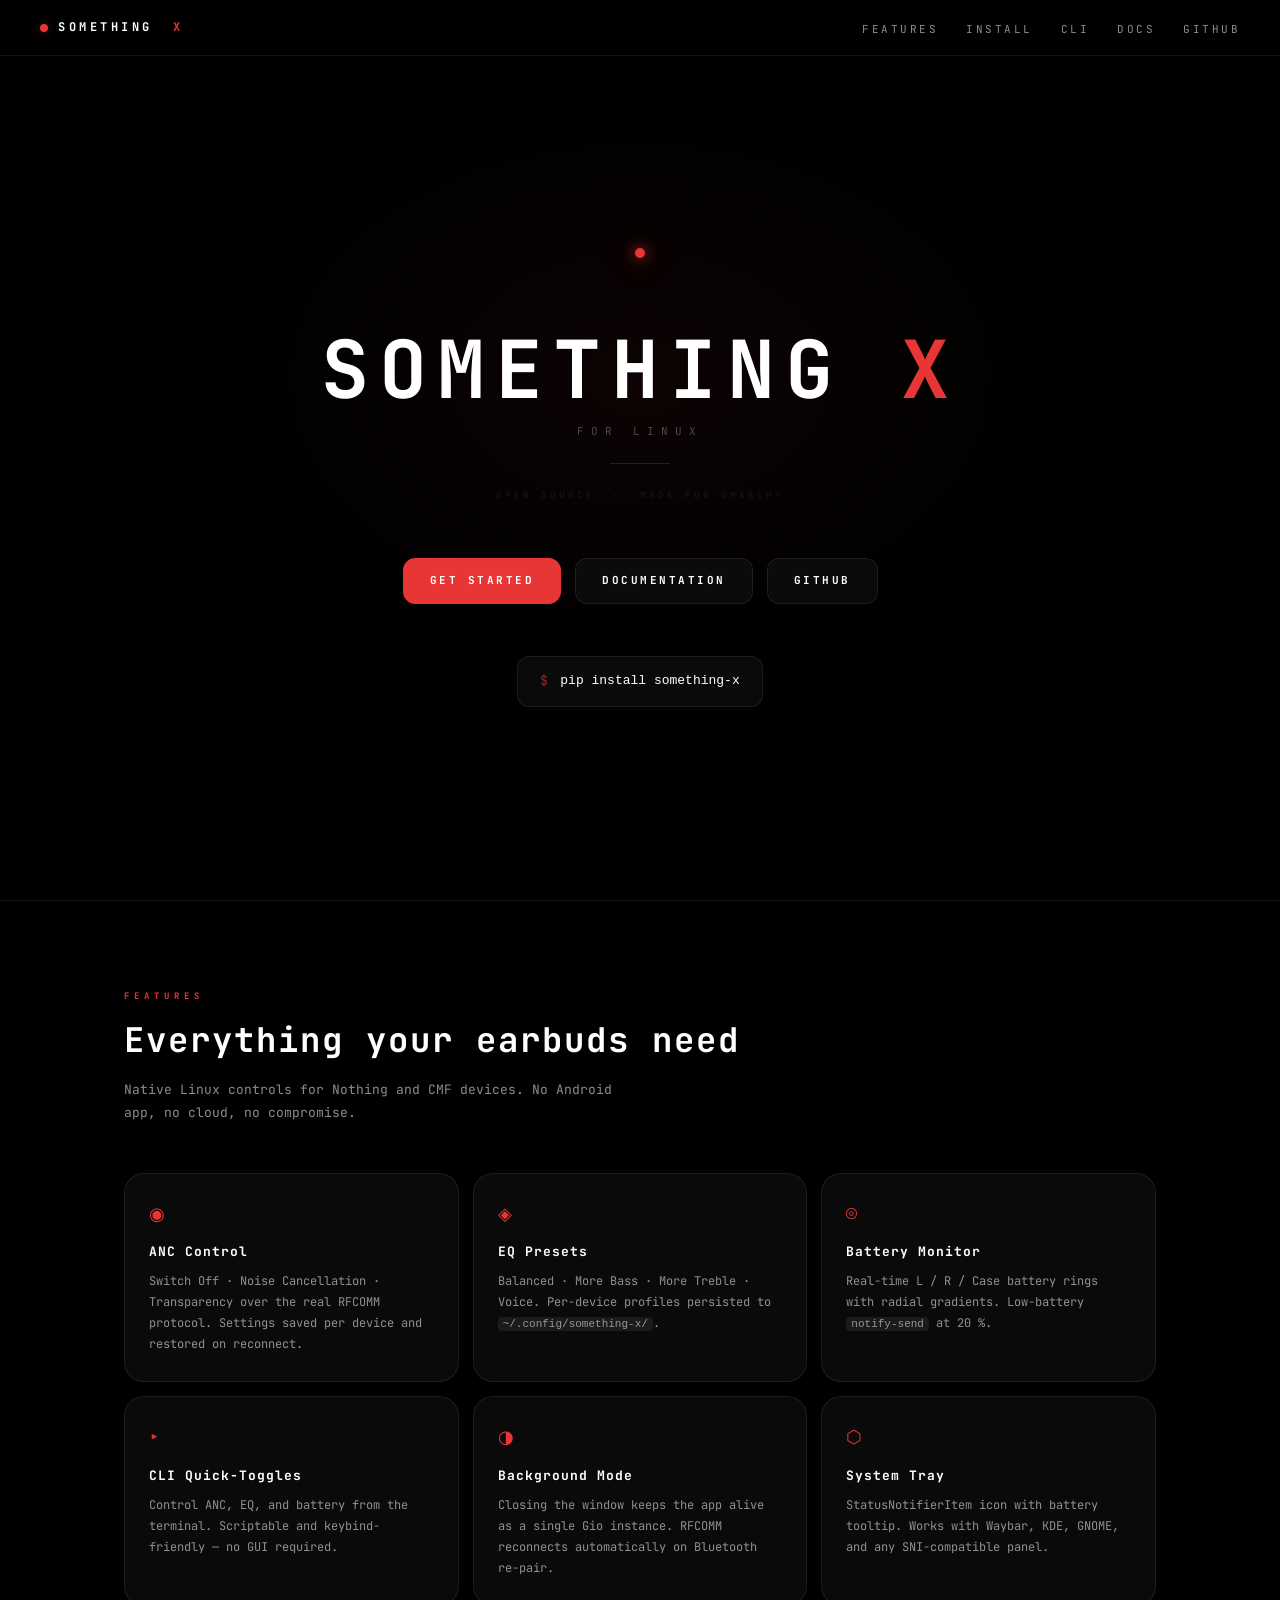
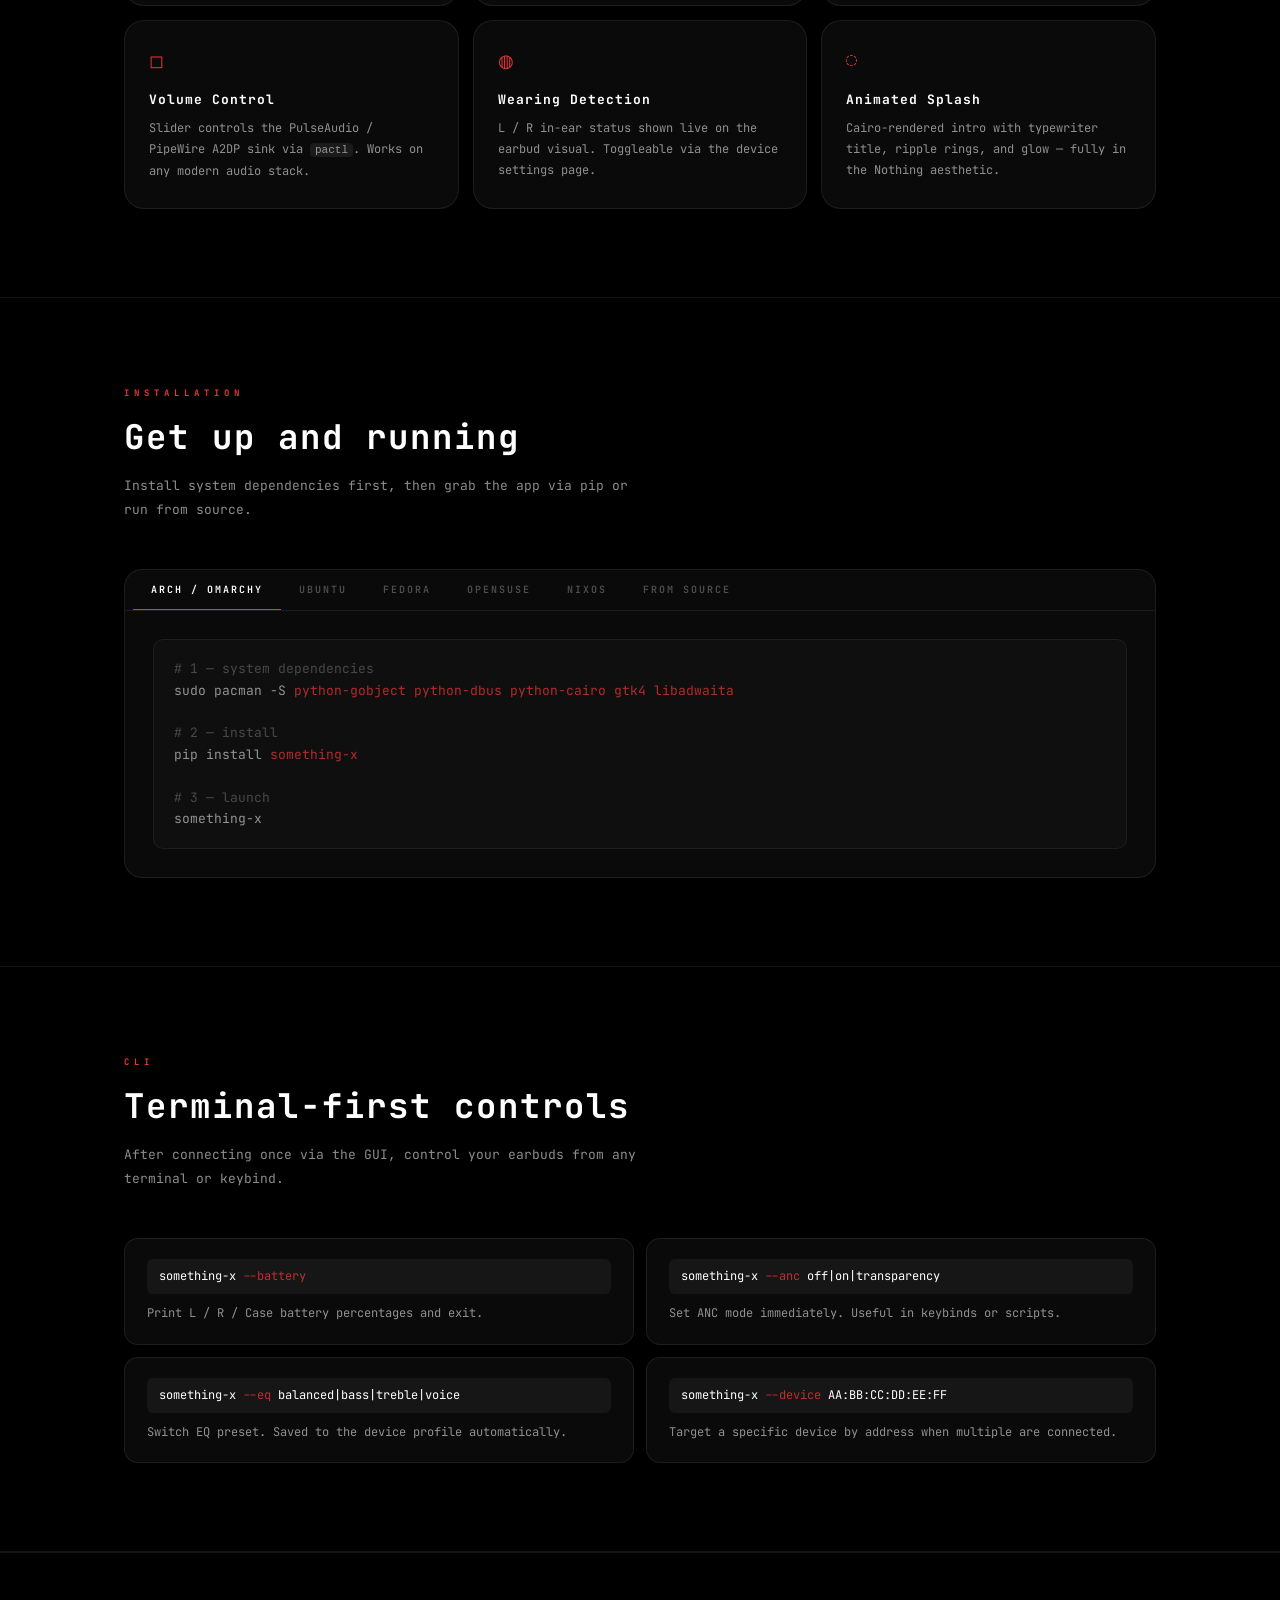
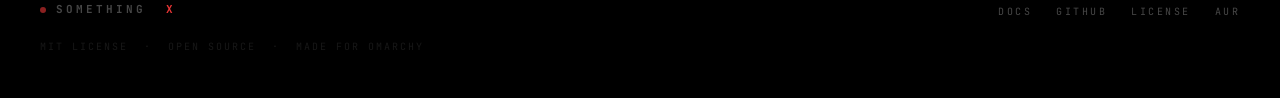
==== docs/index.html @ ac32e7bc "Add initial HTML structure and styles for Something X landing page" ====
<!DOCTYPE html>
<html lang="en">
<head>
  <meta charset="UTF-8">
  <meta name="viewport" content="width=device-width, initial-scale=1.0">
  <title>Something X — For Linux</title>
  <link href="https://fonts.googleapis.com/css2?family=JetBrains+Mono:wght@400;600;700&display=swap" rel="stylesheet">
  <style>
    :root {
      --red:          #e83535;
      --red-dim:      rgba(232,53,53,0.12);
      --red-glow:     rgba(232,53,53,0.35);
      --bg:           #000000;
      --surface:      rgba(255,255,255,0.04);
      --surface-h:    rgba(255,255,255,0.07);
      --border:       rgba(255,255,255,0.08);
      --border-h:     rgba(255,255,255,0.14);
      --text:         #ffffff;
      --text-2:       rgba(255,255,255,0.55);
      --text-3:       rgba(255,255,255,0.28);
      --text-4:       rgba(255,255,255,0.09);
      --mono:         'JetBrains Mono', 'Courier New', monospace;
    }

    *, *::before, *::after { box-sizing: border-box; margin: 0; padding: 0; }
    html { scroll-behavior: smooth; }

    body {
      background: var(--bg);
      color: var(--text);
      font-family: var(--mono);
      line-height: 1.6;
      -webkit-font-smoothing: antialiased;
    }

    /* ── Nav ─────────────────────────────────────────────────────────────── */

    nav {
      position: fixed; top: 0; left: 0; right: 0; z-index: 100;
      height: 56px;
      display: flex; align-items: center; justify-content: space-between;
      padding: 0 40px;
      background: rgba(0,0,0,0.82);
      backdrop-filter: blur(16px);
      border-bottom: 1px solid var(--border);
    }

    .nav-brand {
      display: flex; align-items: center; gap: 10px;
      text-decoration: none; color: var(--text);
      font-size: 12px; font-weight: 700; letter-spacing: 3.5px;
      text-transform: uppercase;
    }
    .nav-dot {
      width: 8px; height: 8px; border-radius: 50%;
      background: var(--red);
      box-shadow: 0 0 8px var(--red-glow);
      animation: dot-idle 3s ease-in-out infinite;
    }
    @keyframes dot-idle {
      0%,100% { box-shadow: 0 0 8px var(--red-glow); }
      50%      { box-shadow: 0 0 16px var(--red-glow), 0 0 32px rgba(232,53,53,0.2); }
    }
    .nav-x { color: var(--red); }

    .nav-links { display: flex; gap: 28px; list-style: none; }
    .nav-links a {
      text-decoration: none; color: var(--text-2);
      font-size: 11px; letter-spacing: 2.5px; text-transform: uppercase;
      transition: color 150ms;
    }
    .nav-links a:hover { color: var(--text); }

    /* ── Hero ────────────────────────────────────────────────────────────── */

    .hero {
      min-height: 100vh;
      display: flex; flex-direction: column;
      align-items: center; justify-content: center;
      text-align: center;
      padding: 80px 24px 60px;
      position: relative; overflow: hidden;
    }

    /* background radial glow */
    .hero::before {
      content: '';
      position: absolute; inset: 0;
      background: radial-gradient(ellipse 600px 400px at 50% 42%,
        rgba(232,53,53,0.055) 0%, transparent 70%);
      pointer-events: none;
    }

    /* dot + ripples */
    .dot-stage {
      position: relative; width: 80px; height: 80px;
      display: flex; align-items: center; justify-content: center;
      margin-bottom: 36px;
    }
    .ripple {
      position: absolute; border-radius: 50%;
      border: 1px solid rgba(232,53,53,0.55);
      animation: ripple 2.6s ease-out infinite;
      opacity: 0;
    }
    .ripple:nth-child(1) { animation-delay: 0s; }
    .ripple:nth-child(2) { animation-delay: 0.5s; }
    .ripple:nth-child(3) { animation-delay: 1.0s; }
    @keyframes ripple {
      0%   { width: 10px; height: 10px; opacity: 0.65; }
      100% { width: 78px; height: 78px; opacity: 0; }
    }
    .dot {
      position: relative; z-index: 2;
      width: 10px; height: 10px; border-radius: 50%;
      background: var(--red);
      box-shadow: 0 0 14px var(--red), 0 0 40px rgba(232,53,53,0.45);
      animation: dot-pulse 2.8s ease-in-out infinite;
    }
    @keyframes dot-pulse {
      0%,100% { box-shadow: 0 0 14px var(--red), 0 0 40px rgba(232,53,53,0.45); }
      50%      { box-shadow: 0 0 22px var(--red), 0 0 64px rgba(232,53,53,0.6); }
    }

    .hero-title {
      font-size: clamp(40px, 7vw, 80px);
      font-weight: 700; letter-spacing: 10px;
      text-transform: uppercase; line-height: 1;
      margin-bottom: 14px;
      animation: fade-up 0.9s ease both;
    }
    .hero-title .x { color: var(--red); }

    .hero-sub {
      font-size: 11px; font-weight: 400;
      letter-spacing: 7px; text-transform: uppercase;
      color: var(--text-3);
      margin-bottom: 22px;
      animation: fade-up 0.9s 0.12s ease both;
    }

    .hero-rule {
      width: 0; height: 1px;
      background: rgba(232,53,53,0.28);
      margin: 0 auto 24px;
      animation: rule-expand 0.7s 0.5s ease forwards;
    }
    @keyframes rule-expand { to { width: 60px; } }

    .hero-caption {
      font-size: 9px; letter-spacing: 4px; text-transform: uppercase;
      color: var(--text-4);
      margin-bottom: 56px;
      animation: fade-up 0.9s 0.6s ease both;
    }

    @keyframes fade-up {
      from { opacity: 0; transform: translateY(14px); }
      to   { opacity: 1; transform: translateY(0); }
    }

    .hero-actions {
      display: flex; gap: 14px; flex-wrap: wrap; justify-content: center;
      margin-bottom: 52px;
      animation: fade-up 0.9s 0.3s ease both;
    }

    .btn {
      display: inline-block; text-decoration: none;
      font-family: var(--mono); font-size: 11px; font-weight: 700;
      letter-spacing: 2.5px; text-transform: uppercase;
      padding: 13px 26px; border-radius: 12px;
      border: 1px solid transparent; cursor: pointer;
      transition: background 150ms, border-color 150ms, box-shadow 150ms;
    }
    .btn-primary {
      background: var(--red); color: #fff;
      border-color: var(--red);
    }
    .btn-primary:hover {
      background: #c72a2a;
      box-shadow: 0 4px 28px rgba(232,53,53,0.45);
    }
    .btn-ghost {
      background: var(--surface); color: var(--text);
      border-color: var(--border);
    }
    .btn-ghost:hover { background: var(--surface-h); border-color: var(--border-h); }

    .hero-install {
      display: flex; align-items: center; gap: 12px;
      background: var(--surface); border: 1px solid var(--border);
      border-radius: 12px; padding: 14px 22px;
      font-size: 13px; color: var(--text-2);
      animation: fade-up 0.9s 0.45s ease both;
    }
    .hero-install .prompt { color: rgba(232,53,53,0.65); }
    .hero-install code { color: var(--text); }

    /* ── Divider ─────────────────────────────────────────────────────────── */

    hr { border: none; border-top: 1px solid var(--border); }

    /* ── Sections ────────────────────────────────────────────────────────── */

    .section {
      max-width: 1080px; margin: 0 auto;
      padding: 88px 24px;
    }

    .eyebrow {
      font-size: 9px; font-weight: 700; letter-spacing: 5px;
      text-transform: uppercase; color: var(--red);
      margin-bottom: 10px;
    }
    .section-h {
      font-size: clamp(22px, 3vw, 34px); font-weight: 700;
      letter-spacing: 2px; margin-bottom: 10px;
    }
    .section-lead {
      font-size: 13px; color: var(--text-2); line-height: 1.8;
      max-width: 520px; margin-bottom: 48px;
    }

    /* ── Feature grid ────────────────────────────────────────────────────── */

    .features {
      display: grid;
      grid-template-columns: repeat(auto-fill, minmax(290px, 1fr));
      gap: 14px;
    }

    .card {
      background: var(--surface); border: 1px solid var(--border);
      border-radius: 20px; padding: 26px 24px;
      transition: background 200ms, border-color 200ms, box-shadow 200ms;
    }
    .card:hover {
      background: var(--surface-h); border-color: var(--border-h);
      box-shadow: 0 8px 40px rgba(0,0,0,0.5);
    }

    .card-icon {
      display: block; font-size: 18px;
      color: var(--red); margin-bottom: 14px;
    }
    .card-title {
      font-size: 13px; font-weight: 700; letter-spacing: 1px;
      margin-bottom: 8px; color: var(--text);
    }
    .card-desc {
      font-size: 12px; color: var(--text-2); line-height: 1.75;
    }

    /* ── Install block ───────────────────────────────────────────────────── */

    .install-block {
      background: var(--surface); border: 1px solid var(--border);
      border-radius: 18px; overflow: hidden;
    }

    .tabs {
      display: flex; border-bottom: 1px solid var(--border);
      padding: 0 8px; overflow-x: auto; scrollbar-width: none;
    }
    .tabs::-webkit-scrollbar { display: none; }

    .tab {
      flex-shrink: 0;
      padding: 13px 18px; cursor: pointer;
      font-family: var(--mono); font-size: 10px; font-weight: 600;
      letter-spacing: 2px; text-transform: uppercase;
      color: var(--text-3); background: none;
      border: none; border-bottom: 2px solid transparent;
      margin-bottom: -1px; transition: color 150ms, border-color 150ms;
    }
    .tab.active { color: var(--text); border-bottom-color: var(--red); }
    .tab:hover:not(.active) { color: var(--text-2); }

    .tab-panel { display: none; padding: 28px; }
    .tab-panel.active { display: block; }

    pre {
      background: rgba(255,255,255,0.025);
      border: 1px solid rgba(255,255,255,0.06);
      border-radius: 10px; padding: 18px 20px;
      overflow-x: auto; line-height: 1.65;
      font-family: var(--mono); font-size: 13px;
    }
    pre .c { color: rgba(255,255,255,0.24); }   /* comment */
    pre .k { color: var(--text-2); }             /* keyword/cmd */
    pre .v { color: rgba(232,53,53,0.75); }      /* value/arg */
    pre .t { color: var(--text); }               /* plain text */

    /* ── CLI preview ─────────────────────────────────────────────────────── */

    .cli-grid {
      display: grid;
      grid-template-columns: repeat(auto-fill, minmax(340px, 1fr));
      gap: 12px;
    }
    .cli-card {
      background: var(--surface); border: 1px solid var(--border);
      border-radius: 14px; padding: 20px 22px;
    }
    .cli-card code {
      display: block;
      font-family: var(--mono); font-size: 12px; color: var(--text);
      background: rgba(255,255,255,0.05); border-radius: 6px;
      padding: 8px 12px; margin-bottom: 10px;
    }
    .cli-card code .flag { color: rgba(232,53,53,0.8); }
    .cli-card p { font-size: 12px; color: var(--text-2); line-height: 1.6; }

    /* ── Footer ──────────────────────────────────────────────────────────── */

    footer {
      border-top: 1px solid var(--border);
      padding: 44px 40px;
      display: flex; align-items: center; justify-content: space-between;
      flex-wrap: wrap; gap: 16px;
    }
    .footer-brand {
      display: flex; align-items: center; gap: 10px;
      font-size: 11px; font-weight: 700; letter-spacing: 3px;
      text-transform: uppercase; color: var(--text-3);
    }
    .footer-dot {
      width: 6px; height: 6px; border-radius: 50%;
      background: var(--red); opacity: 0.6;
    }
    .footer-links {
      display: flex; gap: 24px; list-style: none;
    }
    .footer-links a {
      font-size: 10px; letter-spacing: 2.5px; text-transform: uppercase;
      color: var(--text-3); text-decoration: none; transition: color 150ms;
    }
    .footer-links a:hover { color: var(--text-2); }
    .footer-copy {
      font-size: 10px; letter-spacing: 2px; text-transform: uppercase;
      color: var(--text-4); width: 100%;
    }

    @media (max-width: 600px) {
      nav { padding: 0 20px; }
      .nav-links { display: none; }
      footer { padding: 32px 20px; }
    }
  </style>
</head>
<body>

<!-- ── Nav ──────────────────────────────────────────────────────────────── -->
<nav>
  <a class="nav-brand" href="#">
    <span class="nav-dot"></span>
    Something&nbsp;<span class="nav-x">X</span>
  </a>
  <ul class="nav-links">
    <li><a href="#features">Features</a></li>
    <li><a href="#install">Install</a></li>
    <li><a href="#cli">CLI</a></li>
    <li><a href="docs.html">Docs</a></li>
    <li><a href="https://github.com/SoaOaoS/something-x">GitHub</a></li>
  </ul>
</nav>

<!-- ── Hero ─────────────────────────────────────────────────────────────── -->
<section class="hero">
  <div class="dot-stage">
    <span class="ripple"></span>
    <span class="ripple"></span>
    <span class="ripple"></span>
    <div class="dot"></div>
  </div>

  <h1 class="hero-title">SOMETHING&nbsp;<span class="x">X</span></h1>
  <p class="hero-sub">For Linux</p>
  <div class="hero-rule"></div>
  <p class="hero-caption">Open&nbsp;Source &nbsp;·&nbsp; Made&nbsp;for&nbsp;Omarchy</p>

  <div class="hero-actions">
    <a href="#install" class="btn btn-primary">Get Started</a>
    <a href="docs.html" class="btn btn-ghost">Documentation</a>
    <a href="https://github.com/SoaOaoS/something-x" class="btn btn-ghost">GitHub</a>
  </div>

  <div class="hero-install">
    <span class="prompt">$</span>
    <code>pip install something-x</code>
  </div>
</section>

<hr>

<!-- ── Features ─────────────────────────────────────────────────────────── -->
<section class="section" id="features">
  <p class="eyebrow">Features</p>
  <h2 class="section-h">Everything your earbuds need</h2>
  <p class="section-lead">Native Linux controls for Nothing and CMF devices. No Android app, no cloud, no compromise.</p>

  <div class="features">
    <div class="card">
      <span class="card-icon">◉</span>
      <div class="card-title">ANC Control</div>
      <div class="card-desc">Switch Off · Noise Cancellation · Transparency over the real RFCOMM protocol. Settings saved per device and restored on reconnect.</div>
    </div>
    <div class="card">
      <span class="card-icon">◈</span>
      <div class="card-title">EQ Presets</div>
      <div class="card-desc">Balanced · More Bass · More Treble · Voice. Per-device profiles persisted to <code style="font-size:11px;background:rgba(255,255,255,0.07);padding:1px 5px;border-radius:4px">~/.config/something-x/</code>.</div>
    </div>
    <div class="card">
      <span class="card-icon">◎</span>
      <div class="card-title">Battery Monitor</div>
      <div class="card-desc">Real-time L / R / Case battery rings with radial gradients. Low-battery <code style="font-size:11px;background:rgba(255,255,255,0.07);padding:1px 5px;border-radius:4px">notify-send</code> at 20 %.</div>
    </div>
    <div class="card">
      <span class="card-icon">▸</span>
      <div class="card-title">CLI Quick-Toggles</div>
      <div class="card-desc">Control ANC, EQ, and battery from the terminal. Scriptable and keybind-friendly — no GUI required.</div>
    </div>
    <div class="card">
      <span class="card-icon">◑</span>
      <div class="card-title">Background Mode</div>
      <div class="card-desc">Closing the window keeps the app alive as a single Gio instance. RFCOMM reconnects automatically on Bluetooth re-pair.</div>
    </div>
    <div class="card">
      <span class="card-icon">⬡</span>
      <div class="card-title">System Tray</div>
      <div class="card-desc">StatusNotifierItem icon with battery tooltip. Works with Waybar, KDE, GNOME, and any SNI-compatible panel.</div>
    </div>
    <div class="card">
      <span class="card-icon">◻</span>
      <div class="card-title">Volume Control</div>
      <div class="card-desc">Slider controls the PulseAudio / PipeWire A2DP sink via <code style="font-size:11px;background:rgba(255,255,255,0.07);padding:1px 5px;border-radius:4px">pactl</code>. Works on any modern audio stack.</div>
    </div>
    <div class="card">
      <span class="card-icon">◍</span>
      <div class="card-title">Wearing Detection</div>
      <div class="card-desc">L / R in-ear status shown live on the earbud visual. Toggleable via the device settings page.</div>
    </div>
    <div class="card">
      <span class="card-icon">◌</span>
      <div class="card-title">Animated Splash</div>
      <div class="card-desc">Cairo-rendered intro with typewriter title, ripple rings, and glow — fully in the Nothing aesthetic.</div>
    </div>
  </div>
</section>

<hr>

<!-- ── Install ───────────────────────────────────────────────────────────── -->
<section class="section" id="install">
  <p class="eyebrow">Installation</p>
  <h2 class="section-h">Get up and running</h2>
  <p class="section-lead">Install system dependencies first, then grab the app via pip or run from source.</p>

  <div class="install-block">
    <div class="tabs">
      <button class="tab active" data-tab="arch">Arch / Omarchy</button>
      <button class="tab" data-tab="ubuntu">Ubuntu</button>
      <button class="tab" data-tab="fedora">Fedora</button>
      <button class="tab" data-tab="opensuse">openSUSE</button>
      <button class="tab" data-tab="nix">NixOS</button>
      <button class="tab" data-tab="source">From Source</button>
    </div>

    <div class="tab-panel active" id="panel-arch">
      <pre><span class="c"># 1 — system dependencies</span>
<span class="k">sudo pacman -S</span> <span class="v">python-gobject python-dbus python-cairo gtk4 libadwaita</span>

<span class="c"># 2 — install</span>
<span class="k">pip install</span> <span class="v">something-x</span>

<span class="c"># 3 — launch</span>
<span class="k">something-x</span></pre>
    </div>

    <div class="tab-panel" id="panel-ubuntu">
      <pre><span class="c"># 1 — system dependencies (Ubuntu 24.04+)</span>
<span class="k">sudo apt install</span> <span class="v">python3-gi python3-dbus python3-cairo gir1.2-gtk-4.0 gir1.2-adw-1</span>

<span class="c"># 2 — install</span>
<span class="k">pip install</span> <span class="v">something-x</span>

<span class="c"># 3 — launch</span>
<span class="k">something-x</span></pre>
    </div>

    <div class="tab-panel" id="panel-fedora">
      <pre><span class="c"># 1 — system dependencies (Fedora 39+)</span>
<span class="k">sudo dnf install</span> <span class="v">python3-gobject python3-dbus python3-cairo gtk4 libadwaita</span>

<span class="c"># 2 — install</span>
<span class="k">pip install</span> <span class="v">something-x</span>

<span class="c"># 3 — launch</span>
<span class="k">something-x</span></pre>
    </div>

    <div class="tab-panel" id="panel-opensuse">
      <pre><span class="c"># 1 — system dependencies</span>
<span class="k">sudo zypper install</span> <span class="v">python3-gobject python3-dbus python3-cairo gtk4 libadwaita</span>

<span class="c"># 2 — install</span>
<span class="k">pip install</span> <span class="v">something-x</span>

<span class="c"># 3 — launch</span>
<span class="k">something-x</span></pre>
    </div>

    <div class="tab-panel" id="panel-nix">
      <pre><span class="c"># run directly from the flake</span>
<span class="k">nix run</span> <span class="v">github:SoaOaoS/something-x</span>

<span class="c"># or add to your system flake inputs — see flake.nix in the repo</span></pre>
    </div>

    <div class="tab-panel" id="panel-source">
      <pre><span class="k">git clone</span> <span class="v">https://github.com/SoaOaoS/something-x</span>
<span class="k">cd</span> <span class="v">something-x</span>
<span class="c"># install system deps for your distro first, then:</span>
<span class="k">./somethingx</span></pre>
    </div>
  </div>
</section>

<hr>

<!-- ── CLI ───────────────────────────────────────────────────────────────── -->
<section class="section" id="cli">
  <p class="eyebrow">CLI</p>
  <h2 class="section-h">Terminal-first controls</h2>
  <p class="section-lead">After connecting once via the GUI, control your earbuds from any terminal or keybind.</p>

  <div class="cli-grid">
    <div class="cli-card">
      <code>something-x <span class="flag">--battery</span></code>
      <p>Print L / R / Case battery percentages and exit.</p>
    </div>
    <div class="cli-card">
      <code>something-x <span class="flag">--anc</span> off|on|transparency</code>
      <p>Set ANC mode immediately. Useful in keybinds or scripts.</p>
    </div>
    <div class="cli-card">
      <code>something-x <span class="flag">--eq</span> balanced|bass|treble|voice</code>
      <p>Switch EQ preset. Saved to the device profile automatically.</p>
    </div>
    <div class="cli-card">
      <code>something-x <span class="flag">--device</span> AA:BB:CC:DD:EE:FF</code>
      <p>Target a specific device by address when multiple are connected.</p>
    </div>
  </div>
</section>

<hr>

<!-- ── Footer ────────────────────────────────────────────────────────────── -->
<footer>
  <div class="footer-brand">
    <span class="footer-dot"></span>
    Something&nbsp;<span style="color:var(--red)">X</span>
  </div>
  <ul class="footer-links">
    <li><a href="docs.html">Docs</a></li>
    <li><a href="https://github.com/SoaOaoS/something-x">GitHub</a></li>
    <li><a href="https://github.com/SoaOaoS/something-x/blob/main/LICENSE">License</a></li>
    <li><a href="https://aur.archlinux.org/packages/something-x">AUR</a></li>
  </ul>
  <p class="footer-copy">MIT License &nbsp;·&nbsp; Open Source &nbsp;·&nbsp; Made for Omarchy</p>
</footer>

<script>
  document.querySelectorAll('.tab').forEach(tab => {
    tab.addEventListener('click', () => {
      const id = tab.dataset.tab;
      document.querySelectorAll('.tab').forEach(t => t.classList.remove('active'));
      document.querySelectorAll('.tab-panel').forEach(p => p.classList.remove('active'));
      tab.classList.add('active');
      document.getElementById('panel-' + id).classList.add('active');
    });
  });
</script>

</body>
</html>
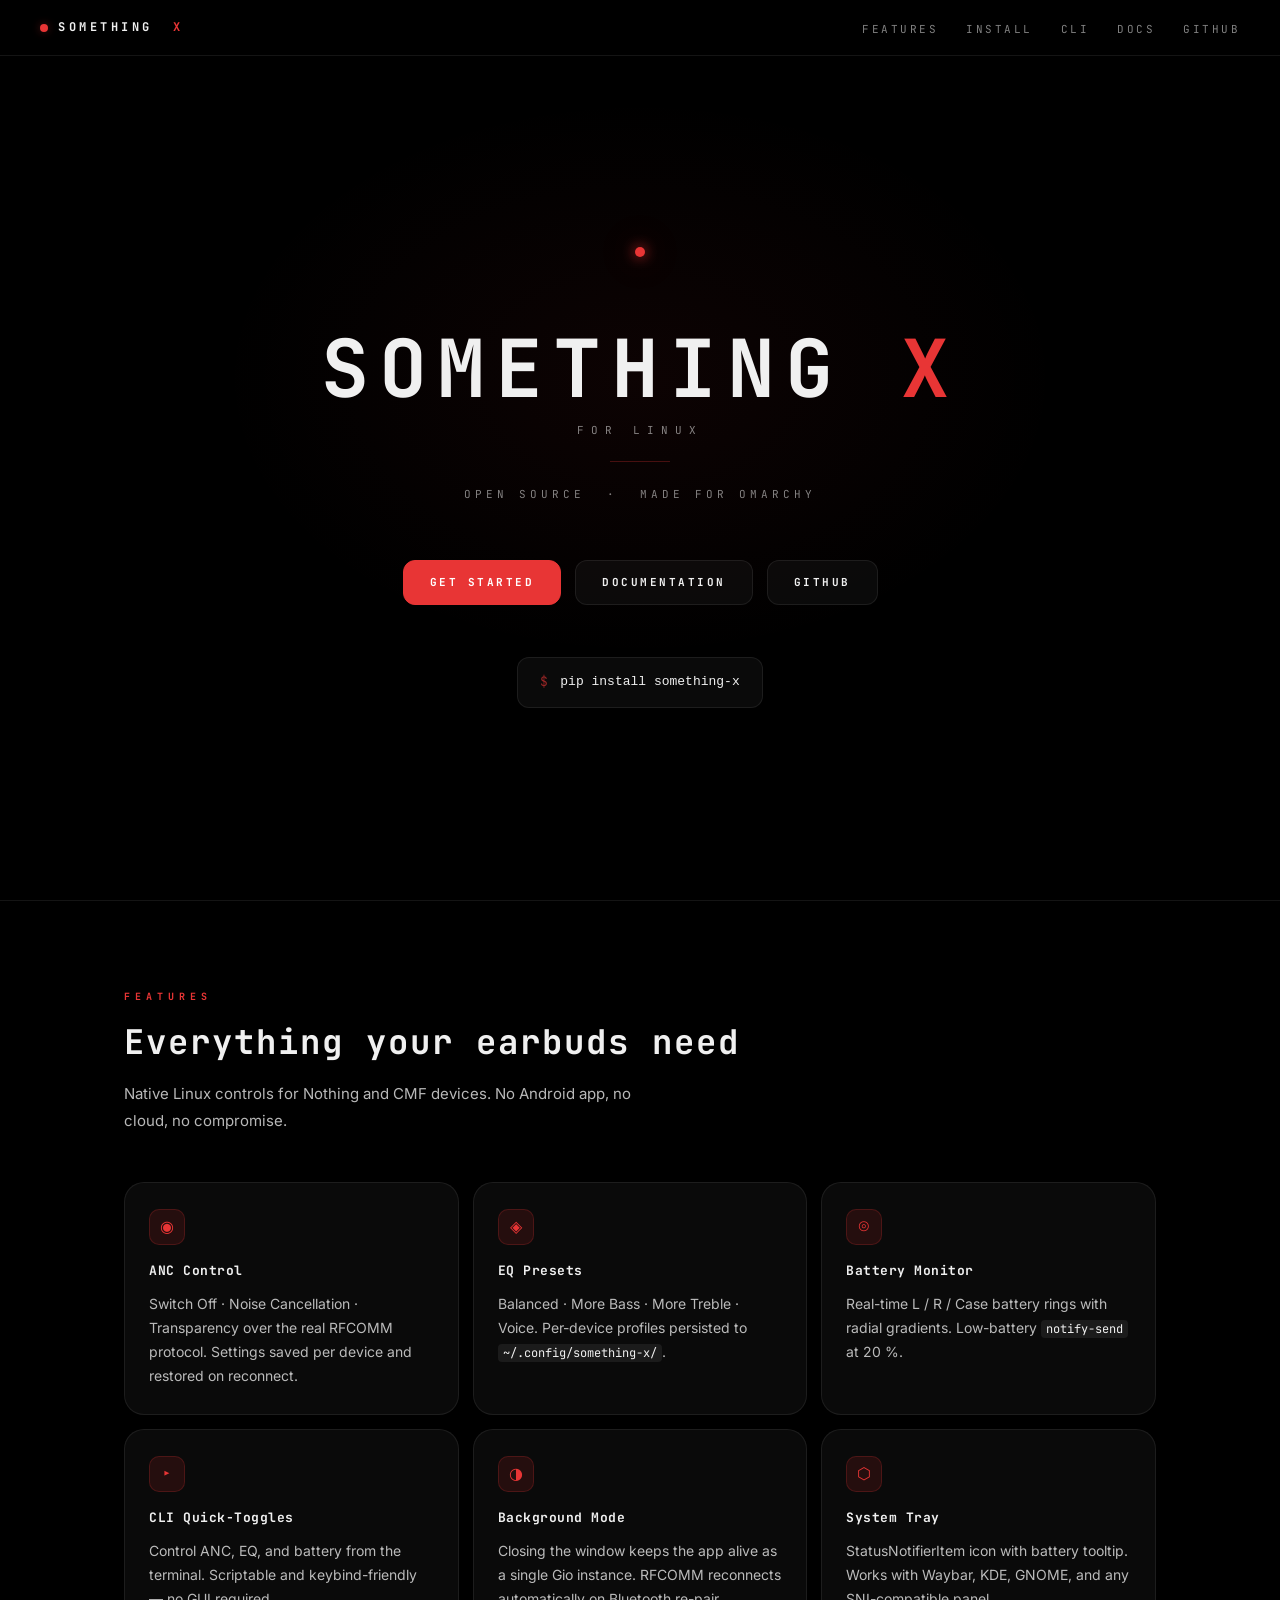
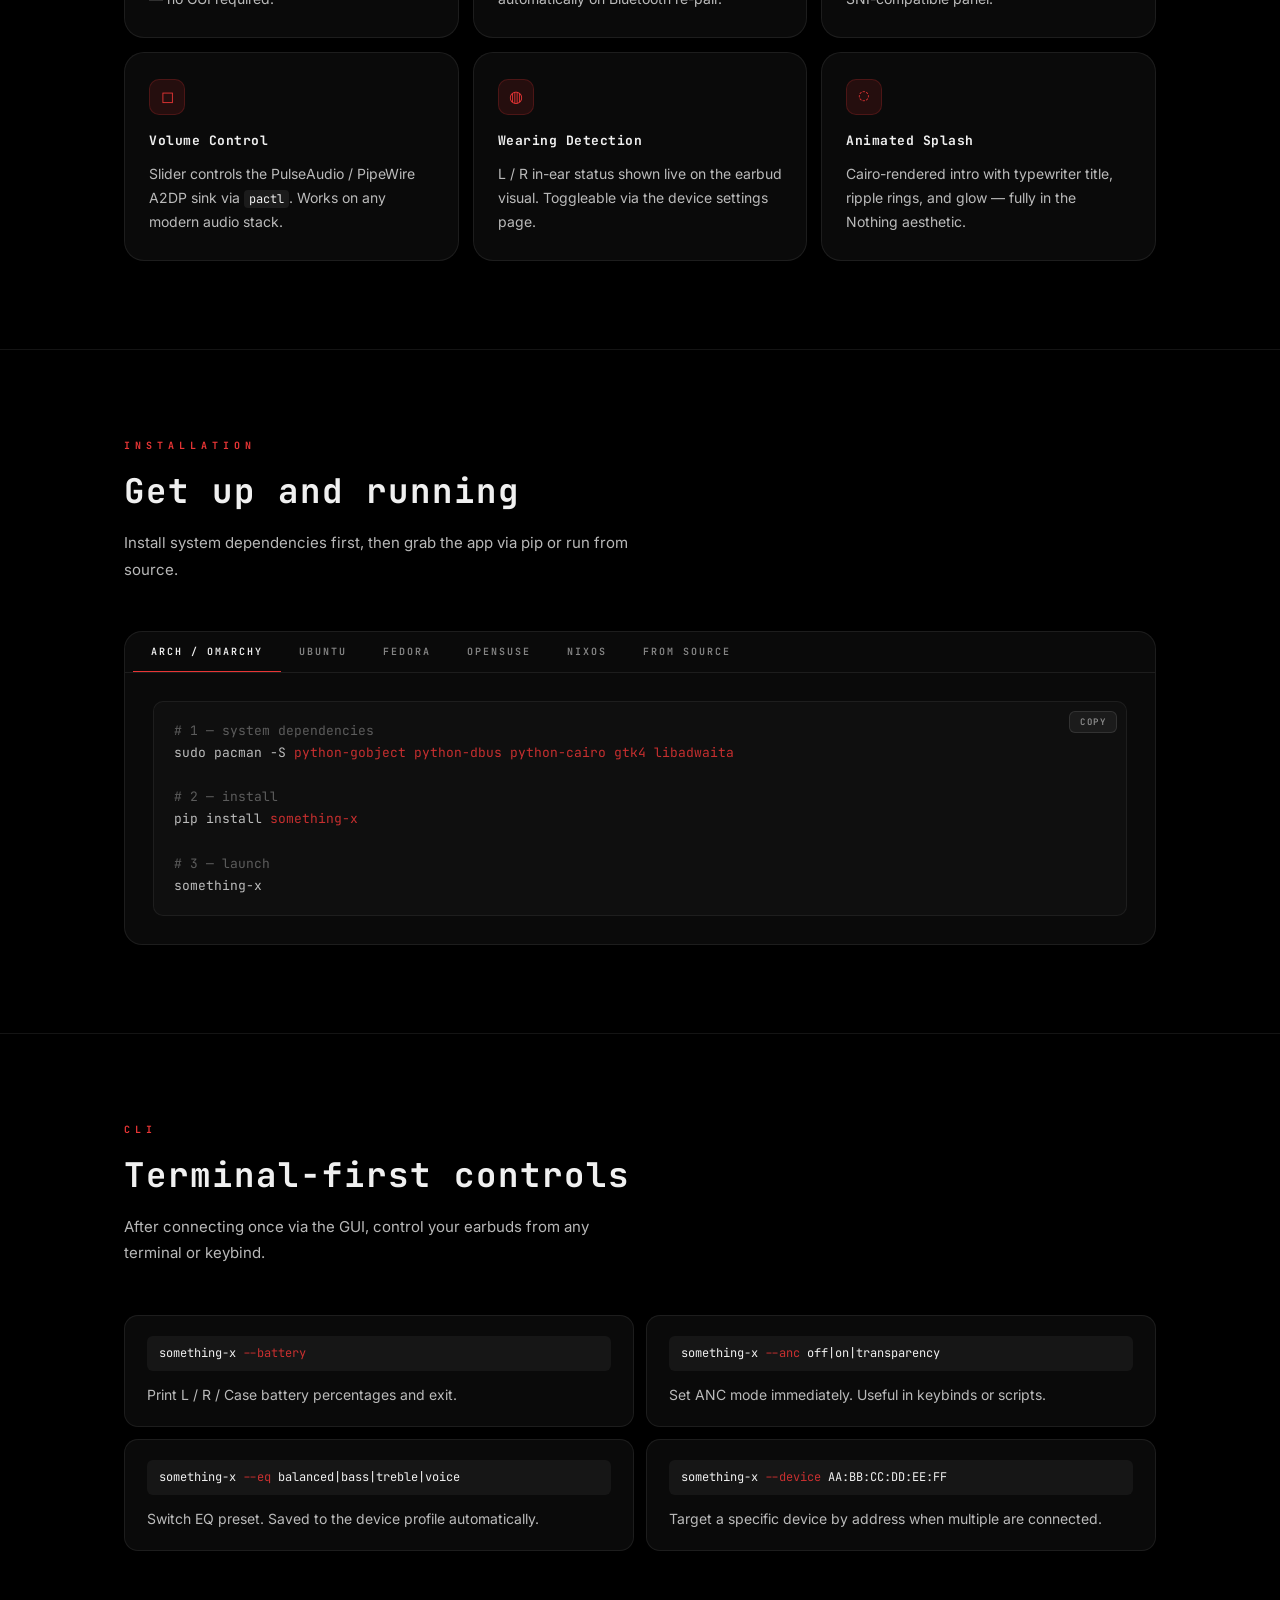
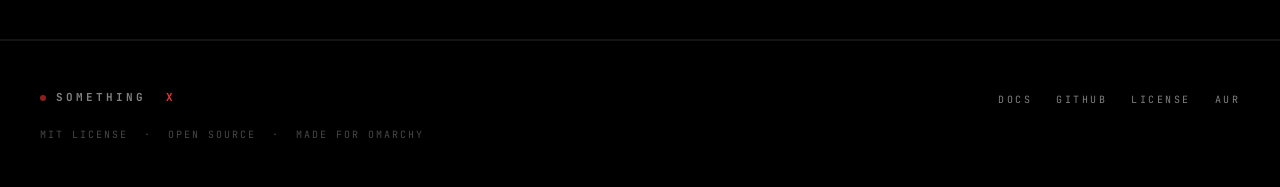
==== commit 806f428d: "docs: overhaul docs UI/UX — Inter prose font, contrast fixes, copy buttons, mobile nav - Add Inter a" ====
--- a/docs/index.html
+++ b/docs/index.html
@@ -4,22 +4,23 @@
   <meta charset="UTF-8">
   <meta name="viewport" content="width=device-width, initial-scale=1.0">
   <title>Something X — For Linux</title>
-  <link href="https://fonts.googleapis.com/css2?family=JetBrains+Mono:wght@400;600;700&display=swap" rel="stylesheet">
+  <link href="https://fonts.googleapis.com/css2?family=Inter:wght@400;500;600&family=JetBrains+Mono:wght@400;600;700&display=swap" rel="stylesheet">
   <style>
     :root {
-      --red:          #e83535;
-      --red-dim:      rgba(232,53,53,0.12);
-      --red-glow:     rgba(232,53,53,0.35);
-      --bg:           #000000;
-      --surface:      rgba(255,255,255,0.04);
-      --surface-h:    rgba(255,255,255,0.07);
-      --border:       rgba(255,255,255,0.08);
-      --border-h:     rgba(255,255,255,0.14);
-      --text:         #ffffff;
-      --text-2:       rgba(255,255,255,0.55);
-      --text-3:       rgba(255,255,255,0.28);
-      --text-4:       rgba(255,255,255,0.09);
-      --mono:         'JetBrains Mono', 'Courier New', monospace;
+      --red:       #e83535;
+      --red-dim:   rgba(232,53,53,0.12);
+      --red-glow:  rgba(232,53,53,0.35);
+      --bg:        #000000;
+      --surface:   rgba(255,255,255,0.04);
+      --surface-h: rgba(255,255,255,0.07);
+      --border:    rgba(255,255,255,0.08);
+      --border-h:  rgba(255,255,255,0.16);
+      --text:      #f0f0f0;
+      --text-2:    rgba(255,255,255,0.72);
+      --text-3:    rgba(255,255,255,0.50);
+      --text-4:    rgba(255,255,255,0.28);
+      --mono:      'JetBrains Mono', 'Courier New', monospace;
+      --sans:      'Inter', system-ui, -apple-system, sans-serif;
     }
 
     *, *::before, *::after { box-sizing: border-box; margin: 0; padding: 0; }
@@ -28,9 +29,23 @@
     body {
       background: var(--bg);
       color: var(--text);
-      font-family: var(--mono);
+      font-family: var(--sans);
       line-height: 1.6;
       -webkit-font-smoothing: antialiased;
+    }
+
+    :focus-visible {
+      outline: 2px solid var(--red);
+      outline-offset: 3px;
+      border-radius: 3px;
+    }
+
+    @media (prefers-reduced-motion: reduce) {
+      *, *::before, *::after {
+        animation-duration: 0.01ms !important;
+        animation-iteration-count: 1 !important;
+        transition-duration: 0.01ms !important;
+      }
     }
 
     /* ── Nav ─────────────────────────────────────────────────────────────── */
@@ -40,7 +55,7 @@
       height: 56px;
       display: flex; align-items: center; justify-content: space-between;
       padding: 0 40px;
-      background: rgba(0,0,0,0.82);
+      background: rgba(0,0,0,0.88);
       backdrop-filter: blur(16px);
       border-bottom: 1px solid var(--border);
     }
@@ -48,6 +63,7 @@
     .nav-brand {
       display: flex; align-items: center; gap: 10px;
       text-decoration: none; color: var(--text);
+      font-family: var(--mono);
       font-size: 12px; font-weight: 700; letter-spacing: 3.5px;
       text-transform: uppercase;
     }
@@ -65,11 +81,45 @@
 
     .nav-links { display: flex; gap: 28px; list-style: none; }
     .nav-links a {
-      text-decoration: none; color: var(--text-2);
+      text-decoration: none; color: var(--text-3);
+      font-family: var(--mono);
       font-size: 11px; letter-spacing: 2.5px; text-transform: uppercase;
       transition: color 150ms;
     }
     .nav-links a:hover { color: var(--text); }
+
+    .nav-burger {
+      display: none; flex-direction: column; justify-content: center;
+      gap: 5px; background: none; border: none;
+      cursor: pointer; padding: 8px; color: var(--text-3);
+    }
+    .nav-burger span {
+      display: block; width: 20px; height: 1.5px;
+      background: currentColor; border-radius: 1px;
+      transition: transform 220ms ease, opacity 220ms ease;
+    }
+    .nav-burger[aria-expanded="true"] span:nth-child(1) { transform: translateY(6.5px) rotate(45deg); }
+    .nav-burger[aria-expanded="true"] span:nth-child(2) { opacity: 0; transform: scaleX(0); }
+    .nav-burger[aria-expanded="true"] span:nth-child(3) { transform: translateY(-6.5px) rotate(-45deg); }
+
+    .mobile-menu {
+      display: none; position: fixed;
+      top: 56px; left: 0; right: 0; z-index: 99;
+      background: rgba(4,4,4,0.97);
+      backdrop-filter: blur(24px);
+      border-bottom: 1px solid var(--border);
+    }
+    .mobile-menu.open { display: block; }
+    .mobile-menu a {
+      display: block; padding: 15px 24px;
+      font-family: var(--mono); font-size: 11px; font-weight: 600;
+      letter-spacing: 2.5px; text-transform: uppercase;
+      color: var(--text-3); text-decoration: none;
+      border-bottom: 1px solid var(--border);
+      transition: color 150ms, background 150ms;
+    }
+    .mobile-menu a:last-child { border-bottom: none; }
+    .mobile-menu a:hover { color: var(--text); background: var(--surface); }
 
     /* ── Hero ────────────────────────────────────────────────────────────── */
 
@@ -82,7 +132,6 @@
       position: relative; overflow: hidden;
     }
 
-    /* background radial glow */
     .hero::before {
       content: '';
       position: absolute; inset: 0;
@@ -91,7 +140,6 @@
       pointer-events: none;
     }
 
-    /* dot + ripples */
     .dot-stage {
       position: relative; width: 80px; height: 80px;
       display: flex; align-items: center; justify-content: center;
@@ -123,6 +171,7 @@
     }
 
     .hero-title {
+      font-family: var(--mono);
       font-size: clamp(40px, 7vw, 80px);
       font-weight: 700; letter-spacing: 10px;
       text-transform: uppercase; line-height: 1;
@@ -132,6 +181,7 @@
     .hero-title .x { color: var(--red); }
 
     .hero-sub {
+      font-family: var(--mono);
       font-size: 11px; font-weight: 400;
       letter-spacing: 7px; text-transform: uppercase;
       color: var(--text-3);
@@ -148,8 +198,9 @@
     @keyframes rule-expand { to { width: 60px; } }
 
     .hero-caption {
-      font-size: 9px; letter-spacing: 4px; text-transform: uppercase;
-      color: var(--text-4);
+      font-family: var(--mono);
+      font-size: 11px; letter-spacing: 4px; text-transform: uppercase;
+      color: var(--text-3);
       margin-bottom: 56px;
       animation: fade-up 0.9s 0.6s ease both;
     }
@@ -166,7 +217,8 @@
     }
 
     .btn {
-      display: inline-block; text-decoration: none;
+      display: inline-flex; align-items: center; justify-content: center;
+      text-decoration: none;
       font-family: var(--mono); font-size: 11px; font-weight: 700;
       letter-spacing: 2.5px; text-transform: uppercase;
       padding: 13px 26px; border-radius: 12px;
@@ -178,7 +230,7 @@
       border-color: var(--red);
     }
     .btn-primary:hover {
-      background: #c72a2a;
+      background: #cc2d2d;
       box-shadow: 0 4px 28px rgba(232,53,53,0.45);
     }
     .btn-ghost {
@@ -188,10 +240,10 @@
     .btn-ghost:hover { background: var(--surface-h); border-color: var(--border-h); }
 
     .hero-install {
-      display: flex; align-items: center; gap: 12px;
+      display: inline-flex; align-items: center; gap: 12px;
       background: var(--surface); border: 1px solid var(--border);
       border-radius: 12px; padding: 14px 22px;
-      font-size: 13px; color: var(--text-2);
+      font-family: var(--mono); font-size: 13px; color: var(--text-2);
       animation: fade-up 0.9s 0.45s ease both;
     }
     .hero-install .prompt { color: rgba(232,53,53,0.65); }
@@ -209,16 +261,19 @@
     }
 
     .eyebrow {
-      font-size: 9px; font-weight: 700; letter-spacing: 5px;
+      font-family: var(--mono);
+      font-size: 10px; font-weight: 700; letter-spacing: 5px;
       text-transform: uppercase; color: var(--red);
       margin-bottom: 10px;
     }
     .section-h {
+      font-family: var(--mono);
       font-size: clamp(22px, 3vw, 34px); font-weight: 700;
-      letter-spacing: 2px; margin-bottom: 10px;
+      letter-spacing: 2px; margin-bottom: 12px;
     }
     .section-lead {
-      font-size: 13px; color: var(--text-2); line-height: 1.8;
+      font-family: var(--sans);
+      font-size: 15px; color: var(--text-2); line-height: 1.75;
       max-width: 520px; margin-bottom: 48px;
     }
 
@@ -241,15 +296,25 @@
     }
 
     .card-icon {
-      display: block; font-size: 18px;
-      color: var(--red); margin-bottom: 14px;
+      display: inline-flex; align-items: center; justify-content: center;
+      width: 36px; height: 36px; border-radius: 10px;
+      background: var(--red-dim); border: 1px solid rgba(232,53,53,0.20);
+      color: var(--red); font-size: 16px; font-family: var(--mono);
+      margin-bottom: 16px;
     }
     .card-title {
-      font-size: 13px; font-weight: 700; letter-spacing: 1px;
-      margin-bottom: 8px; color: var(--text);
+      font-family: var(--mono);
+      font-size: 13px; font-weight: 700; letter-spacing: 0.5px;
+      margin-bottom: 10px; color: var(--text);
     }
     .card-desc {
-      font-size: 12px; color: var(--text-2); line-height: 1.75;
+      font-family: var(--sans);
+      font-size: 14px; color: var(--text-2); line-height: 1.72;
+    }
+    .card-desc code {
+      font-family: var(--mono); font-size: 12px;
+      background: rgba(255,255,255,0.07); padding: 1px 5px;
+      border-radius: 4px; color: var(--text);
     }
 
     /* ── Install block ───────────────────────────────────────────────────── */
@@ -280,17 +345,36 @@
     .tab-panel { display: none; padding: 28px; }
     .tab-panel.active { display: block; }
 
+    .pre-wrap { position: relative; }
+
     pre {
       background: rgba(255,255,255,0.025);
       border: 1px solid rgba(255,255,255,0.06);
       border-radius: 10px; padding: 18px 20px;
-      overflow-x: auto; line-height: 1.65;
+      overflow-x: auto; line-height: 1.7;
       font-family: var(--mono); font-size: 13px;
     }
-    pre .c { color: rgba(255,255,255,0.24); }   /* comment */
-    pre .k { color: var(--text-2); }             /* keyword/cmd */
-    pre .v { color: rgba(232,53,53,0.75); }      /* value/arg */
-    pre .t { color: var(--text); }               /* plain text */
+    pre .c { color: rgba(255,255,255,0.32); }
+    pre .k { color: var(--text-2); }
+    pre .v { color: rgba(232,53,53,0.85); }
+    pre .t { color: var(--text); }
+
+    .copy-btn {
+      position: absolute; top: 10px; right: 10px;
+      background: rgba(255,255,255,0.05);
+      border: 1px solid rgba(255,255,255,0.10);
+      border-radius: 6px; padding: 4px 10px;
+      font-family: var(--mono); font-size: 9px; font-weight: 600;
+      letter-spacing: 1.5px; text-transform: uppercase;
+      color: var(--text-3); cursor: pointer;
+      transition: background 150ms, color 150ms, border-color 150ms;
+    }
+    .copy-btn:hover { background: rgba(255,255,255,0.10); color: var(--text-2); border-color: var(--border-h); }
+    .copy-btn.copied {
+      color: rgba(143,223,114,0.9);
+      border-color: rgba(143,223,114,0.3);
+      background: rgba(143,223,114,0.06);
+    }
 
     /* ── CLI preview ─────────────────────────────────────────────────────── */
 
@@ -307,10 +391,10 @@
       display: block;
       font-family: var(--mono); font-size: 12px; color: var(--text);
       background: rgba(255,255,255,0.05); border-radius: 6px;
-      padding: 8px 12px; margin-bottom: 10px;
-    }
-    .cli-card code .flag { color: rgba(232,53,53,0.8); }
-    .cli-card p { font-size: 12px; color: var(--text-2); line-height: 1.6; }
+      padding: 8px 12px; margin-bottom: 12px;
+    }
+    .cli-card code .flag { color: rgba(232,53,53,0.85); }
+    .cli-card p { font-family: var(--sans); font-size: 14px; color: var(--text-2); line-height: 1.65; }
 
     /* ── Footer ──────────────────────────────────────────────────────────── */
 
@@ -322,6 +406,7 @@
     }
     .footer-brand {
       display: flex; align-items: center; gap: 10px;
+      font-family: var(--mono);
       font-size: 11px; font-weight: 700; letter-spacing: 3px;
       text-transform: uppercase; color: var(--text-3);
     }
@@ -329,15 +414,15 @@
       width: 6px; height: 6px; border-radius: 50%;
       background: var(--red); opacity: 0.6;
     }
-    .footer-links {
-      display: flex; gap: 24px; list-style: none;
-    }
+    .footer-links { display: flex; gap: 24px; list-style: none; }
     .footer-links a {
+      font-family: var(--mono);
       font-size: 10px; letter-spacing: 2.5px; text-transform: uppercase;
       color: var(--text-3); text-decoration: none; transition: color 150ms;
     }
     .footer-links a:hover { color: var(--text-2); }
     .footer-copy {
+      font-family: var(--mono);
       font-size: 10px; letter-spacing: 2px; text-transform: uppercase;
       color: var(--text-4); width: 100%;
     }
@@ -345,13 +430,15 @@
     @media (max-width: 600px) {
       nav { padding: 0 20px; }
       .nav-links { display: none; }
+      .nav-burger { display: flex; }
       footer { padding: 32px 20px; }
+      .hero-title { letter-spacing: 6px; }
+      .section { padding: 64px 20px; }
     }
   </style>
 </head>
 <body>
 
-<!-- ── Nav ──────────────────────────────────────────────────────────────── -->
 <nav>
   <a class="nav-brand" href="#">
     <span class="nav-dot"></span>
@@ -364,9 +451,19 @@
     <li><a href="docs.html">Docs</a></li>
     <li><a href="https://github.com/SoaOaoS/something-x">GitHub</a></li>
   </ul>
+  <button class="nav-burger" aria-label="Toggle navigation" aria-expanded="false" aria-controls="mobile-menu">
+    <span></span><span></span><span></span>
+  </button>
 </nav>
 
-<!-- ── Hero ─────────────────────────────────────────────────────────────── -->
+<div class="mobile-menu" id="mobile-menu">
+  <a href="#features">Features</a>
+  <a href="#install">Install</a>
+  <a href="#cli">CLI</a>
+  <a href="docs.html">Docs</a>
+  <a href="https://github.com/SoaOaoS/something-x">GitHub</a>
+</div>
+
 <section class="hero">
   <div class="dot-stage">
     <span class="ripple"></span>
@@ -394,7 +491,6 @@
 
 <hr>
 
-<!-- ── Features ─────────────────────────────────────────────────────────── -->
 <section class="section" id="features">
   <p class="eyebrow">Features</p>
   <h2 class="section-h">Everything your earbuds need</h2>
@@ -409,12 +505,12 @@
     <div class="card">
       <span class="card-icon">◈</span>
       <div class="card-title">EQ Presets</div>
-      <div class="card-desc">Balanced · More Bass · More Treble · Voice. Per-device profiles persisted to <code style="font-size:11px;background:rgba(255,255,255,0.07);padding:1px 5px;border-radius:4px">~/.config/something-x/</code>.</div>
+      <div class="card-desc">Balanced · More Bass · More Treble · Voice. Per-device profiles persisted to <code>~/.config/something-x/</code>.</div>
     </div>
     <div class="card">
       <span class="card-icon">◎</span>
       <div class="card-title">Battery Monitor</div>
-      <div class="card-desc">Real-time L / R / Case battery rings with radial gradients. Low-battery <code style="font-size:11px;background:rgba(255,255,255,0.07);padding:1px 5px;border-radius:4px">notify-send</code> at 20 %.</div>
+      <div class="card-desc">Real-time L / R / Case battery rings with radial gradients. Low-battery <code>notify-send</code> at 20 %.</div>
     </div>
     <div class="card">
       <span class="card-icon">▸</span>
@@ -434,7 +530,7 @@
     <div class="card">
       <span class="card-icon">◻</span>
       <div class="card-title">Volume Control</div>
-      <div class="card-desc">Slider controls the PulseAudio / PipeWire A2DP sink via <code style="font-size:11px;background:rgba(255,255,255,0.07);padding:1px 5px;border-radius:4px">pactl</code>. Works on any modern audio stack.</div>
+      <div class="card-desc">Slider controls the PulseAudio / PipeWire A2DP sink via <code>pactl</code>. Works on any modern audio stack.</div>
     </div>
     <div class="card">
       <span class="card-icon">◍</span>
@@ -451,7 +547,6 @@
 
 <hr>
 
-<!-- ── Install ───────────────────────────────────────────────────────────── -->
 <section class="section" id="install">
   <p class="eyebrow">Installation</p>
   <h2 class="section-h">Get up and running</h2>
@@ -468,7 +563,9 @@
     </div>
 
     <div class="tab-panel active" id="panel-arch">
-      <pre><span class="c"># 1 — system dependencies</span>
+      <div class="pre-wrap">
+        <button class="copy-btn" aria-label="Copy code">COPY</button>
+        <pre><span class="c"># 1 — system dependencies</span>
 <span class="k">sudo pacman -S</span> <span class="v">python-gobject python-dbus python-cairo gtk4 libadwaita</span>
 
 <span class="c"># 2 — install</span>
@@ -476,10 +573,13 @@
 
 <span class="c"># 3 — launch</span>
 <span class="k">something-x</span></pre>
+      </div>
     </div>
 
     <div class="tab-panel" id="panel-ubuntu">
-      <pre><span class="c"># 1 — system dependencies (Ubuntu 24.04+)</span>
+      <div class="pre-wrap">
+        <button class="copy-btn" aria-label="Copy code">COPY</button>
+        <pre><span class="c"># 1 — system dependencies (Ubuntu 24.04+)</span>
 <span class="k">sudo apt install</span> <span class="v">python3-gi python3-dbus python3-cairo gir1.2-gtk-4.0 gir1.2-adw-1</span>
 
 <span class="c"># 2 — install</span>
@@ -487,10 +587,13 @@
 
 <span class="c"># 3 — launch</span>
 <span class="k">something-x</span></pre>
+      </div>
     </div>
 
     <div class="tab-panel" id="panel-fedora">
-      <pre><span class="c"># 1 — system dependencies (Fedora 39+)</span>
+      <div class="pre-wrap">
+        <button class="copy-btn" aria-label="Copy code">COPY</button>
+        <pre><span class="c"># 1 — system dependencies (Fedora 39+)</span>
 <span class="k">sudo dnf install</span> <span class="v">python3-gobject python3-dbus python3-cairo gtk4 libadwaita</span>
 
 <span class="c"># 2 — install</span>
@@ -498,10 +601,13 @@
 
 <span class="c"># 3 — launch</span>
 <span class="k">something-x</span></pre>
+      </div>
     </div>
 
     <div class="tab-panel" id="panel-opensuse">
-      <pre><span class="c"># 1 — system dependencies</span>
+      <div class="pre-wrap">
+        <button class="copy-btn" aria-label="Copy code">COPY</button>
+        <pre><span class="c"># 1 — system dependencies</span>
 <span class="k">sudo zypper install</span> <span class="v">python3-gobject python3-dbus python3-cairo gtk4 libadwaita</span>
 
 <span class="c"># 2 — install</span>
@@ -509,27 +615,33 @@
 
 <span class="c"># 3 — launch</span>
 <span class="k">something-x</span></pre>
+      </div>
     </div>
 
     <div class="tab-panel" id="panel-nix">
-      <pre><span class="c"># run directly from the flake</span>
+      <div class="pre-wrap">
+        <button class="copy-btn" aria-label="Copy code">COPY</button>
+        <pre><span class="c"># run directly from the flake</span>
 <span class="k">nix run</span> <span class="v">github:SoaOaoS/something-x</span>
 
 <span class="c"># or add to your system flake inputs — see flake.nix in the repo</span></pre>
+      </div>
     </div>
 
     <div class="tab-panel" id="panel-source">
-      <pre><span class="k">git clone</span> <span class="v">https://github.com/SoaOaoS/something-x</span>
+      <div class="pre-wrap">
+        <button class="copy-btn" aria-label="Copy code">COPY</button>
+        <pre><span class="k">git clone</span> <span class="v">https://github.com/SoaOaoS/something-x</span>
 <span class="k">cd</span> <span class="v">something-x</span>
 <span class="c"># install system deps for your distro first, then:</span>
 <span class="k">./somethingx</span></pre>
+      </div>
     </div>
   </div>
 </section>
 
 <hr>
 
-<!-- ── CLI ───────────────────────────────────────────────────────────────── -->
 <section class="section" id="cli">
   <p class="eyebrow">CLI</p>
   <h2 class="section-h">Terminal-first controls</h2>
@@ -557,7 +669,6 @@
 
 <hr>
 
-<!-- ── Footer ────────────────────────────────────────────────────────────── -->
 <footer>
   <div class="footer-brand">
     <span class="footer-dot"></span>
@@ -582,6 +693,30 @@
       document.getElementById('panel-' + id).classList.add('active');
     });
   });
+
+  document.querySelectorAll('.copy-btn').forEach(btn => {
+    btn.addEventListener('click', () => {
+      const text = btn.nextElementSibling.innerText;
+      navigator.clipboard.writeText(text).then(() => {
+        btn.textContent = 'COPIED';
+        btn.classList.add('copied');
+        setTimeout(() => { btn.textContent = 'COPY'; btn.classList.remove('copied'); }, 2000);
+      });
+    });
+  });
+
+  const burger = document.querySelector('.nav-burger');
+  const mobileMenu = document.getElementById('mobile-menu');
+  burger.addEventListener('click', () => {
+    const open = mobileMenu.classList.toggle('open');
+    burger.setAttribute('aria-expanded', open);
+  });
+  mobileMenu.querySelectorAll('a').forEach(a => {
+    a.addEventListener('click', () => {
+      mobileMenu.classList.remove('open');
+      burger.setAttribute('aria-expanded', 'false');
+    });
+  });
 </script>
 
 </body>
